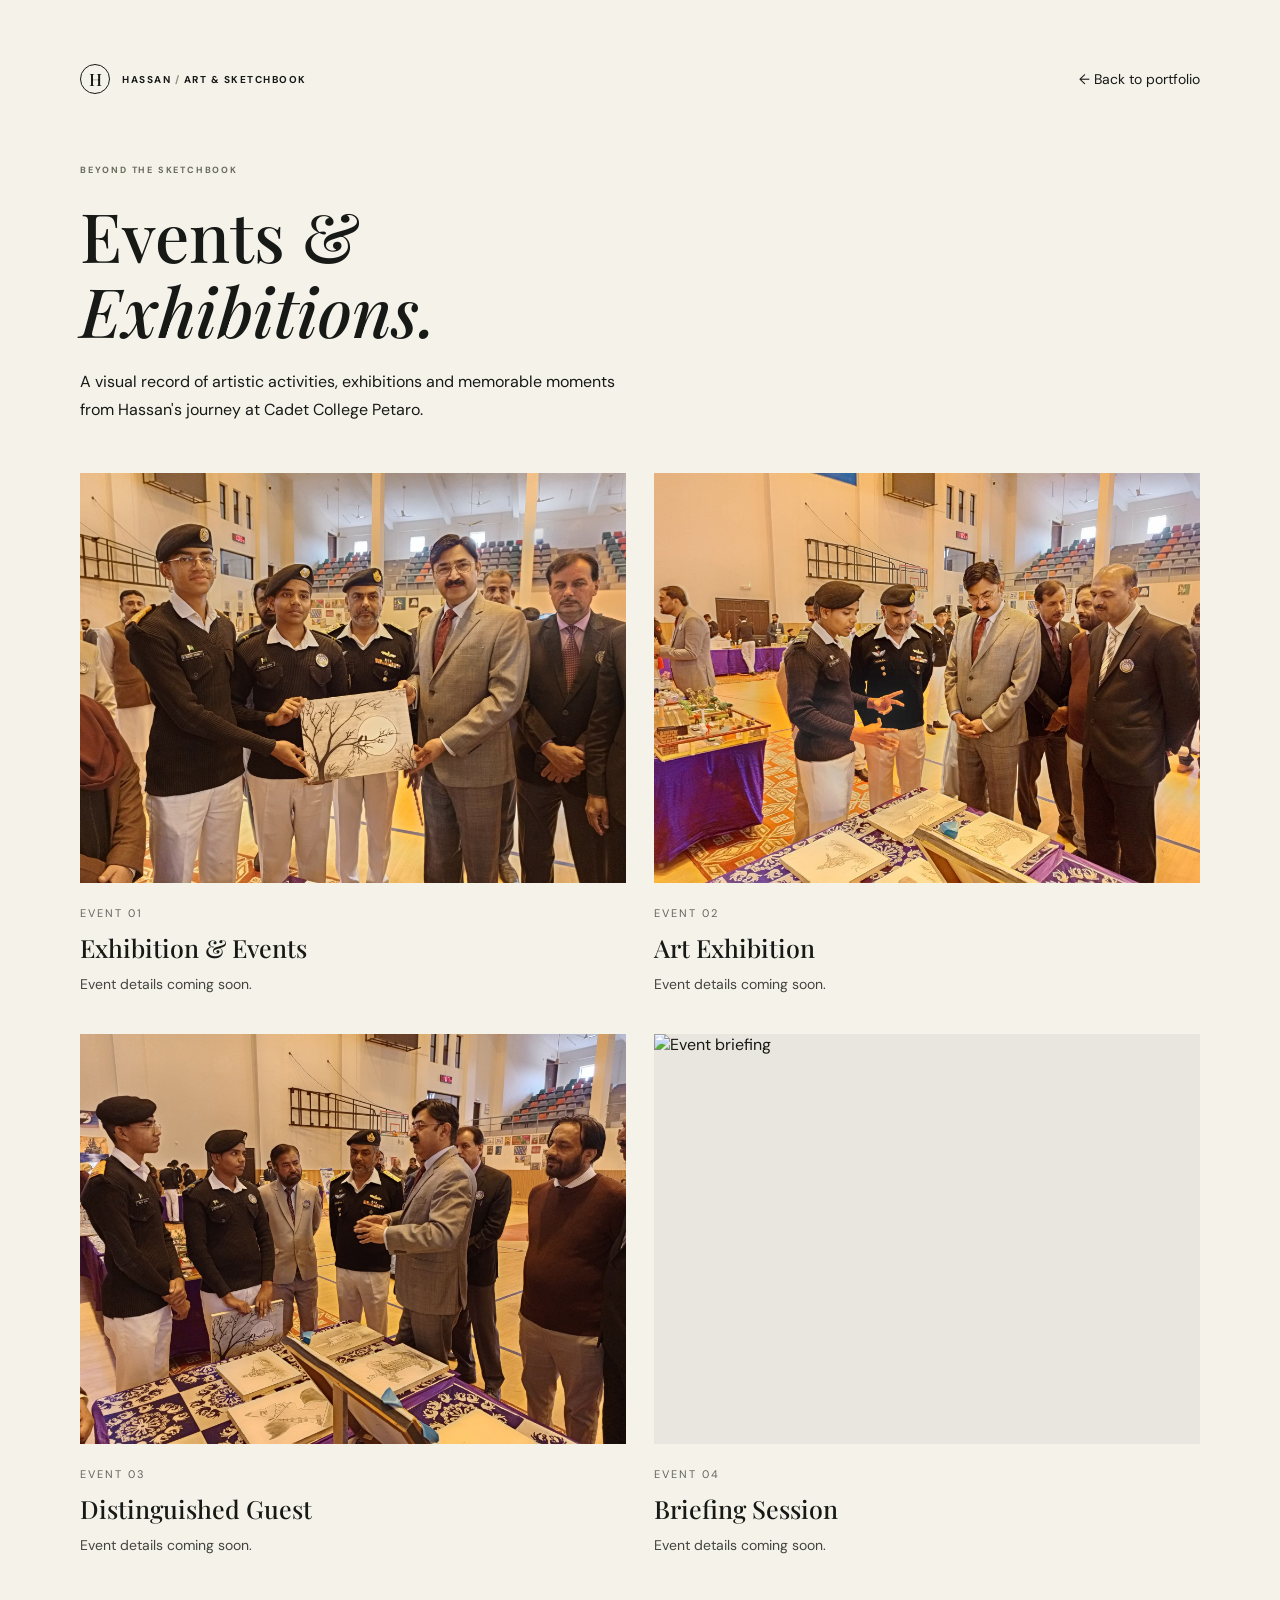
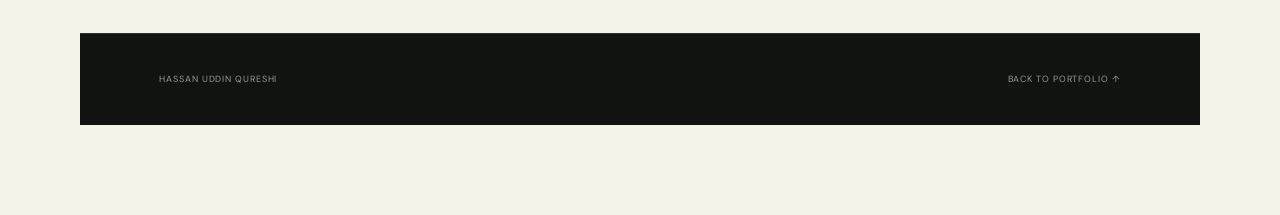
==== events.html @ 720e37c0 "Create Events and Exhibitions page" ====
<!doctype html>
<html lang="en">
<head>
  <meta charset="utf-8">
  <meta name="viewport" content="width=device-width, initial-scale=1">
  <meta name="theme-color" content="#171916">
  <meta name="description" content="Events and exhibitions featuring Hassan Uddin Qureshi, President of the Sketching Club at Cadet College Petaro.">
  <title>Events & Exhibitions — Hassan Uddin Qureshi</title>

  <link rel="preconnect" href="https://fonts.googleapis.com">
  <link rel="preconnect" href="https://fonts.gstatic.com" crossorigin>
  <link href="https://fonts.googleapis.com/css2?family=DM+Sans:wght@400;500;600;700&family=Playfair+Display:wght@500;600;700&display=swap" rel="stylesheet">

  <link rel="stylesheet" href="style.css">

  <style>
    .events-page {
      width: min(1120px, 90%);
      margin: 0 auto;
      padding: 64px 0 90px;
    }

    .events-top {
      display: flex;
      justify-content: space-between;
      align-items: center;
      gap: 20px;
      margin-bottom: 70px;
    }

    .back-link {
      color: inherit;
      text-decoration: none;
      font-size: 14px;
    }

    .events-intro {
      max-width: 650px;
      margin-bottom: 48px;
    }

    .events-intro h1 {
      font-family: "Playfair Display", serif;
      font-size: clamp(40px, 6vw, 68px);
      font-weight: 500;
      line-height: 1.1;
      margin: 14px 0 20px;
    }

    .events-intro h1 em {
      font-weight: 500;
    }

    .events-intro > p:last-child {
      max-width: 540px;
      line-height: 1.8;
    }

    .events-grid {
      display: grid;
      grid-template-columns: repeat(2, minmax(0, 1fr));
      gap: 38px 28px;
    }

    .event-card {
      min-width: 0;
    }

    .event-photo {
      width: 100%;
      aspect-ratio: 4 / 3;
      object-fit: contain;
      display: block;
      background: #e9e6df;
    }

    .event-info {
      padding: 18px 0 0;
    }

    .event-number {
      font-size: 11px;
      letter-spacing: 2px;
      opacity: .65;
    }

    .event-info h2 {
      font-family: "Playfair Display", serif;
      font-size: 25px;
      font-weight: 500;
      margin: 9px 0;
    }

    .event-info p {
      font-size: 14px;
      line-height: 1.7;
      opacity: .8;
      margin: 0;
    }

    .events-footer {
      margin-top: 75px;
      padding-top: 24px;
      border-top: 1px solid #77777740;
      display: flex;
      justify-content: space-between;
      gap: 20px;
      font-size: 12px;
    }

    @media (max-width: 650px) {
      .events-page {
        padding-top: 32px;
      }

      .events-top {
        margin-bottom: 48px;
      }

      .events-grid {
        grid-template-columns: 1fr;
        gap: 34px;
      }

      .event-photo {
        aspect-ratio: 4 / 3;
      }

      .events-footer {
        flex-direction: column;
      }
    }
  </style>
</head>

<body>
  <main class="events-page">
    <header class="events-top">
      <a class="brand" href="index.html">
        <span class="brand-mark">H</span>
        <span>HASSAN <i> / </i> ART &amp; SKETCHBOOK</span>
      </a>

      <a class="back-link" href="index.html">← Back to portfolio</a>
    </header>

    <section class="events-intro">
      <p class="eyebrow">BEYOND THE SKETCHBOOK</p>
      <h1>Events &amp; <em>Exhibitions.</em></h1>
      <p>
        A visual record of artistic activities, exhibitions and memorable
        moments from Hassan's journey at Cadet College Petaro.
      </p>
    </section>

<section class="events-grid" aria-label="Events and exhibitions gallery">

  <article class="event-card">
    <img class="event-photo" src="exhibition1.jpg" alt="Sketching club exhibition">
    <div class="event-info">
      <span class="event-number">EVENT 01</span>
      <h2>Exhibition &amp; Events</h2>
      <p>Event details coming soon.</p>
    </div>
  </article>

  <article class="event-card">
    <img class="event-photo" src="exhibition2.jpg" alt="Art exhibition">
    <div class="event-info">
      <span class="event-number">EVENT 02</span>
      <h2>Art Exhibition</h2>
      <p>Event details coming soon.</p>
    </div>
  </article>

  <article class="event-card">
    <img class="event-photo" src="guest.jpg" alt="Guest at an event">
    <div class="event-info">
      <span class="event-number">EVENT 03</span>
      <h2>Distinguished Guest</h2>
      <p>Event details coming soon.</p>
    </div>
  </article>

  <article class="event-card">
    <img class="event-photo" src="briefing.jpg" alt="Event briefing">
    <div class="event-info">
      <span class="event-number">EVENT 04</span>
      <h2>Briefing Session</h2>
      <p>Event details coming soon.</p>
    </div>
  </article>

</section>
    <footer class="events-footer">
      <span>HASSAN UDDIN QURESHI</span>
      <a class="back-link" href="index.html">BACK TO PORTFOLIO ↑</a>
    </footer>
  </main>
</body>
</html>
---- style.css ----
:root{--ink:#171916;--paper:#f5f2ea;--paper2:#e9e4d8;--muted:#77786f;--line:#d7d2c6;--accent:#c6f36a;--serif:'Playfair Display',Georgia,serif;--sans:'DM Sans',Arial,sans-serif}
*{box-sizing:border-box}html{scroll-behavior:smooth}body{margin:0;background:var(--paper);color:var(--ink);font-family:var(--sans);-webkit-font-smoothing:antialiased}a{color:inherit;text-decoration:none}.topbar{height:78px;padding:0 6.2vw;display:flex;align-items:center;justify-content:space-between;border-bottom:1px solid var(--line)}.brand{display:flex;align-items:center;gap:12px;font-size:10px;letter-spacing:.15em;font-weight:700}.brand i{font-style:normal;color:#8d8d80}.brand-mark{width:30px;height:30px;display:grid;place-items:center;border:1px solid var(--ink);border-radius:50%;font-family:var(--serif);font-size:17px;font-weight:500;letter-spacing:0}.topbar nav{display:flex;align-items:center;gap:30px;font-size:12px}.topbar nav a:not(.nav-cta){color:#5d5f56}.nav-cta{border:1px solid var(--ink);padding:10px 15px;border-radius:2px}.hero{position:relative;min-height:630px;padding:90px 11vw 72px;display:grid;grid-template-columns:1.03fr .97fr;align-items:center;gap:5vw;overflow:hidden;background:radial-gradient(ellipse at 78% 48%,#e8e3d5 0,transparent 42%)}.hero-copy{position:relative;z-index:2;padding-bottom:20px}.eyebrow{font-size:9px;letter-spacing:.2em;font-weight:700;color:#686b5e;margin:0 0 22px}.dot{display:inline-block;width:7px;height:7px;border-radius:50%;background:#6c8d32;margin-right:9px}.hero h1{font:600 clamp(43px,5.3vw,76px)/1.06 var(--serif);letter-spacing:-.045em;margin:0 0 24px}.hero h1 em,.section-heading h2 em,.about-section h2 em{font-weight:500;color:#71745f}.hero-text{font-size:14px;line-height:1.85;color:#6d6e65;max-width:340px;margin:0 0 32px}.primary-link{display:inline-flex;align-items:center;gap:27px;background:var(--ink);color:#fff;padding:15px 19px;font-size:11px;letter-spacing:.03em}.primary-link span{color:var(--accent);font-size:18px}.hero-art{position:relative;max-width:420px;width:100%;justify-self:center;transform:rotate(1.4deg)}.art-frame{background:#fff;padding:12px 12px 42px;box-shadow:0 24px 55px #27271c1a;border:1px solid #d8d3c7}.art-frame img{display:block;width:100%;height:400px;object-fit:cover;object-position:center 47%;filter:contrast(1.03)}.art-stamp{position:absolute;right:-26px;bottom:18px;display:flex;align-items:center;gap:11px;background:var(--accent);padding:13px 16px;transform:rotate(-3deg);font-size:8px;letter-spacing:.12em;font-weight:700}.art-stamp span:first-child{font:28px var(--serif)}.scribble{position:absolute;font:italic 16px var(--serif);color:#737663}.scribble-one{top:14px;right:-44px;transform:rotate(9deg)}.scribble-two{bottom:62px;left:-44px;transform:rotate(-10deg)}.hero-foot{position:absolute;bottom:25px;left:11vw;right:11vw;display:flex;justify-content:space-between;color:#88897f;font-size:8px;letter-spacing:.16em}.gallery-section{padding:105px 11vw 120px;background:#eeeadf}.section-heading{display:flex;justify-content:space-between;align-items:end;margin-bottom:40px}.section-heading .eyebrow{margin-bottom:13px}.section-heading h2,.about-section h2{font:600 clamp(34px,4vw,49px)/1.1 var(--serif);letter-spacing:-.035em;margin:0}.section-note{max-width:265px;color:#73746a;font-size:12px;line-height:1.8;margin:0 0 3px}.gallery-grid{display:grid;grid-template-columns:minmax(0,1.12fr) minmax(220px,.88fr);gap:22px}.art-card{border:0;padding:0;text-align:left;background:transparent;cursor:pointer;color:inherit;font:inherit;min-width:0}.card-image{position:relative;display:block;background:#ded9cd;padding:18px;overflow:hidden}.card-image img{display:block;width:100%;height:390px;object-fit:contain;mix-blend-mode:multiply;transition:transform .45s ease}.art-card:hover .card-image img{transform:scale(1.025)}.view-mark{position:absolute;right:27px;top:27px;width:35px;height:35px;border-radius:50%;display:grid;place-items:center;background:var(--accent);font-size:18px;opacity:0;transform:translateY(5px);transition:.25s}.art-card:hover .view-mark,.art-card:focus-visible .view-mark{opacity:1;transform:none}.card-caption{display:flex;justify-content:space-between;align-items:start;padding:18px 2px 0}.card-caption strong,.coming-card strong{font:600 17px var(--serif);display:block}.card-caption small{display:block;color:#77786f;font-size:10px;margin-top:7px}.card-number{font-size:10px;color:#77786f;letter-spacing:.1em}.coming-card{border:1px solid #d5d0c4;min-height:100%;padding:34px;display:flex;flex-direction:column;align-items:flex-start;justify-content:center;background:#f4f1e9}.plus{font-size:24px;width:43px;height:43px;display:grid;place-items:center;border:1px solid #bcbcae;border-radius:50%;margin-bottom:27px}.coming-card p{font-size:12px;line-height:1.8;color:#77786f;max-width:210px}.coming-label{font-size:8px;letter-spacing:.18em;color:#7a7d68;margin-top:22px}.about-section{padding:105px 17vw;display:grid;grid-template-columns:75px 1fr;gap:25px;align-items:start;background:var(--ink);color:var(--paper)}.about-symbol{width:55px;height:55px;display:grid;place-items:center;border:1px solid #52554a;border-radius:50%;color:var(--accent);font-size:25px}.about-section .eyebrow{color:#b4b6a8;margin-bottom:18px}.about-section h2 em{color:var(--accent)}.about-text{max-width:570px;color:#c1c2b8;font-size:13px;line-height:1.95;margin:24px 0 14px}.about-small{font-size:10px;color:#8f9285;letter-spacing:.02em}footer{min-height:92px;padding:24px 6.2vw;display:flex;justify-content:space-between;align-items:center;gap:18px;background:#111310;color:#c7c8bd;border-top:1px solid #383b32}footer .brand{font-size:9px}footer .brand-mark{border-color:#85877b}footer>span,footer>a:last-child{font-size:9px;color:#96998b;letter-spacing:.1em}dialog{border:0;padding:18px;background:var(--paper);width:min(90vw,750px);max-height:90vh;box-shadow:0 25px 90px #0006}dialog::backdrop{background:#10120fdd}dialog img{display:block;max-height:70vh;max-width:100%;margin:auto;object-fit:contain}.modal-close{position:sticky;top:0;float:right;border:0;background:var(--accent);width:35px;height:35px;font-size:23px;cursor:pointer}.modal-caption{display:flex;justify-content:space-between;gap:20px;padding:15px 2px 0;font-size:11px}.modal-caption span{color:var(--muted)}
@media(max-width:760px){.topbar{height:68px;padding:0 5vw}.brand{font-size:8px;gap:8px}.brand-mark{width:27px;height:27px}.topbar nav{gap:14px;font-size:11px}.topbar nav a:first-child{display:none}.nav-cta{padding:8px 10px}.hero{padding:62px 7vw 78px;grid-template-columns:1fr;gap:46px}.hero-copy{padding:0}.hero h1{font-size:clamp(44px,12vw,65px)}.hero-art{max-width:370px;width:85%;margin-bottom:15px}.art-frame img{height:350px}.hero-foot{left:7vw;right:7vw;bottom:22px;font-size:7px;gap:12px}.hero-foot span:nth-child(2){display:none}.gallery-section{padding:72px 7vw 80px}.section-heading{display:block}.section-note{margin-top:20px}.gallery-grid{grid-template-columns:1fr}.card-image img{height:340px}.coming-card{min-height:210px;padding:28px}.about-section{padding:75px 8vw;grid-template-columns:1fr;gap:20px}.about-symbol{width:45px;height:45px}footer{padding:25px 6vw;flex-wrap:wrap}footer>span{order:3;width:100%}.modal-caption{flex-direction:column;gap:6px}}@media(prefers-reduced-motion:reduce){html{scroll-behavior:auto}*,*::before,*::after{transition:none!important}}
.art-frame {
  width: 100%;
  height: auto !important;       
  aspect-ratio: auto !important; 
  overflow: hidden;
}

.art-frame img {
  width: 100%;
  height: auto !important;       
  display: block;
  object-fit: normal !important; 
}
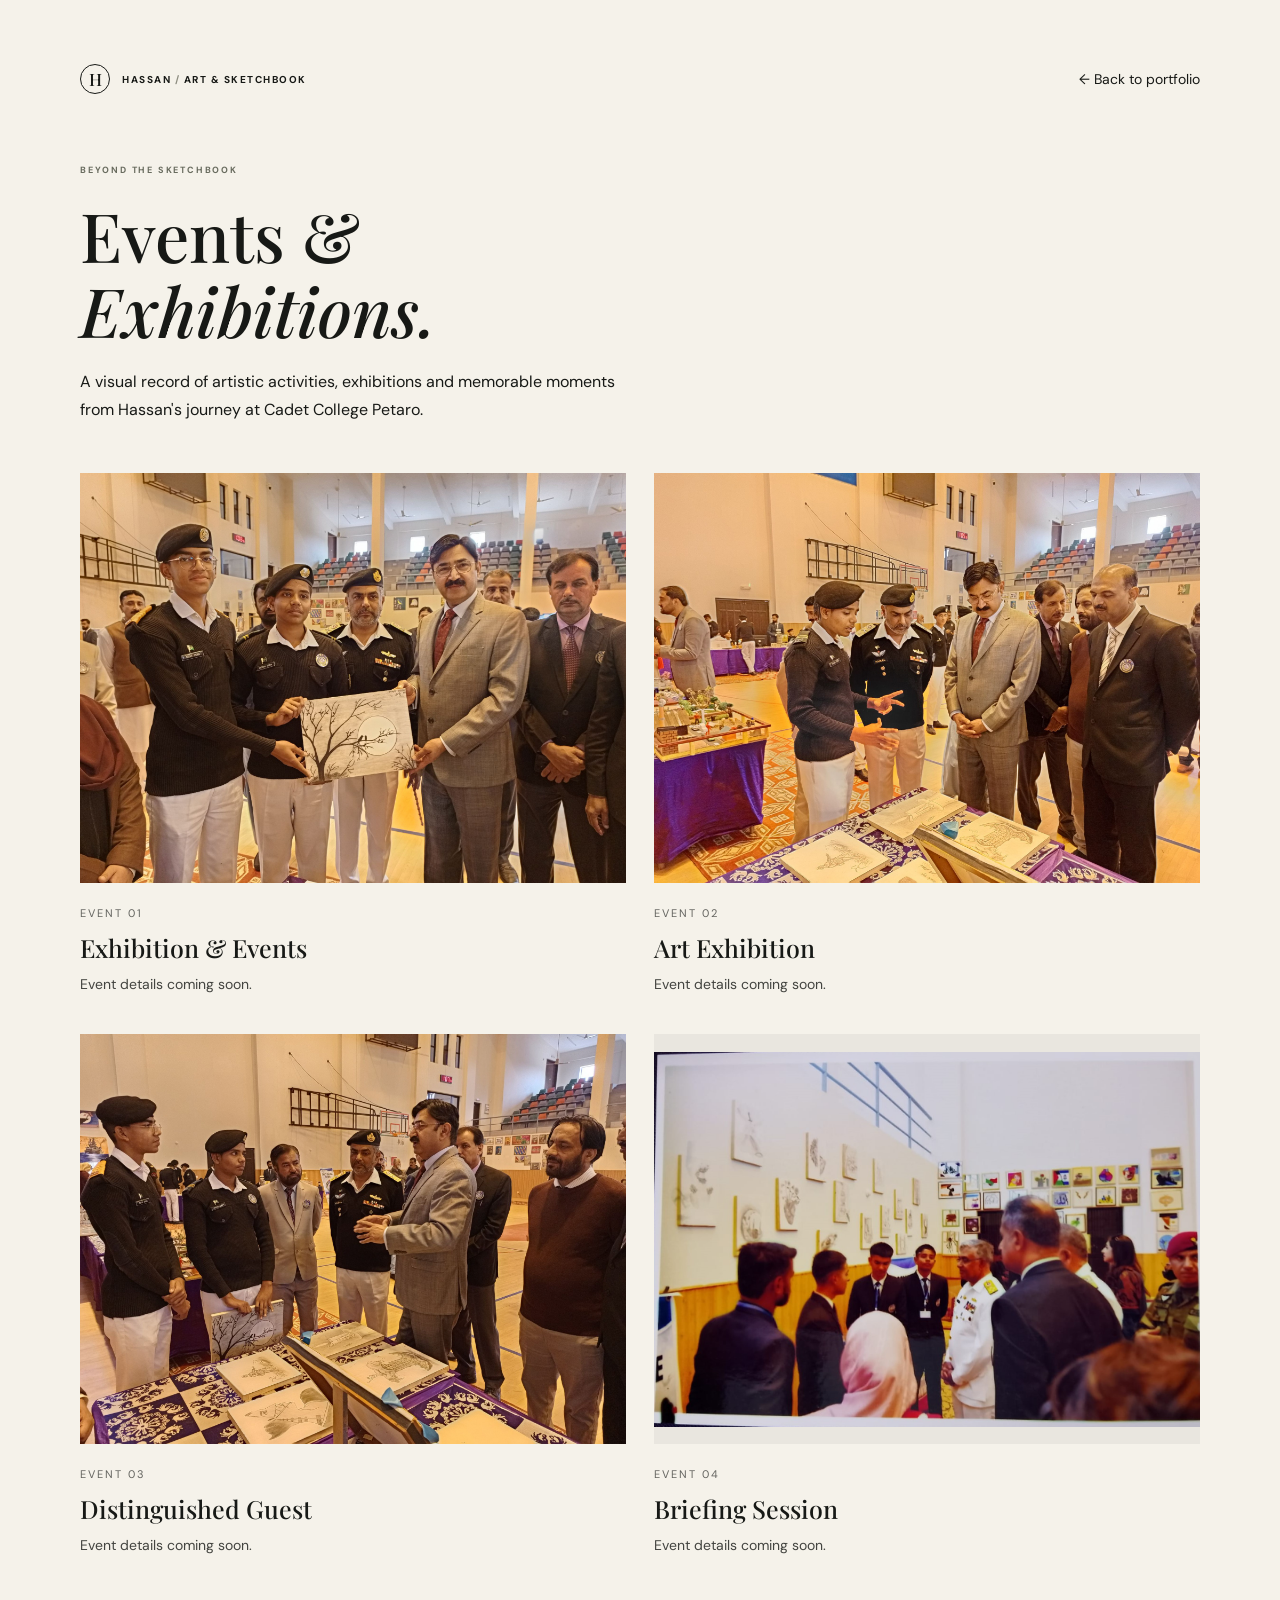
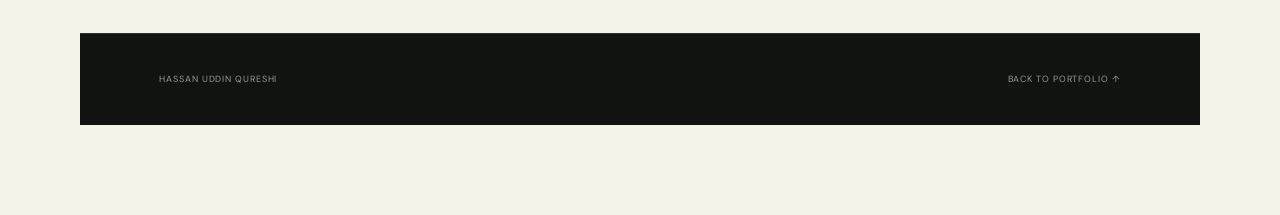
==== commit 4e42c57d: "Update events.html" ====
--- a/events.html
+++ b/events.html
@@ -174,7 +174,7 @@
   </article>
 
   <article class="event-card">
-    <img class="event-photo" src="guest.jpg" alt="Guest at an event">
+    <img class="event-photo" src="./guest.jpg" alt="Guest at an event">
     <div class="event-info">
       <span class="event-number">EVENT 03</span>
       <h2>Distinguished Guest</h2>
@@ -183,7 +183,7 @@
   </article>
 
   <article class="event-card">
-    <img class="event-photo" src="briefing.jpg" alt="Event briefing">
+    <img class="event-photo" src="./briefing.jpeg" alt="Event briefing">
     <div class="event-info">
       <span class="event-number">EVENT 04</span>
       <h2>Briefing Session</h2>
